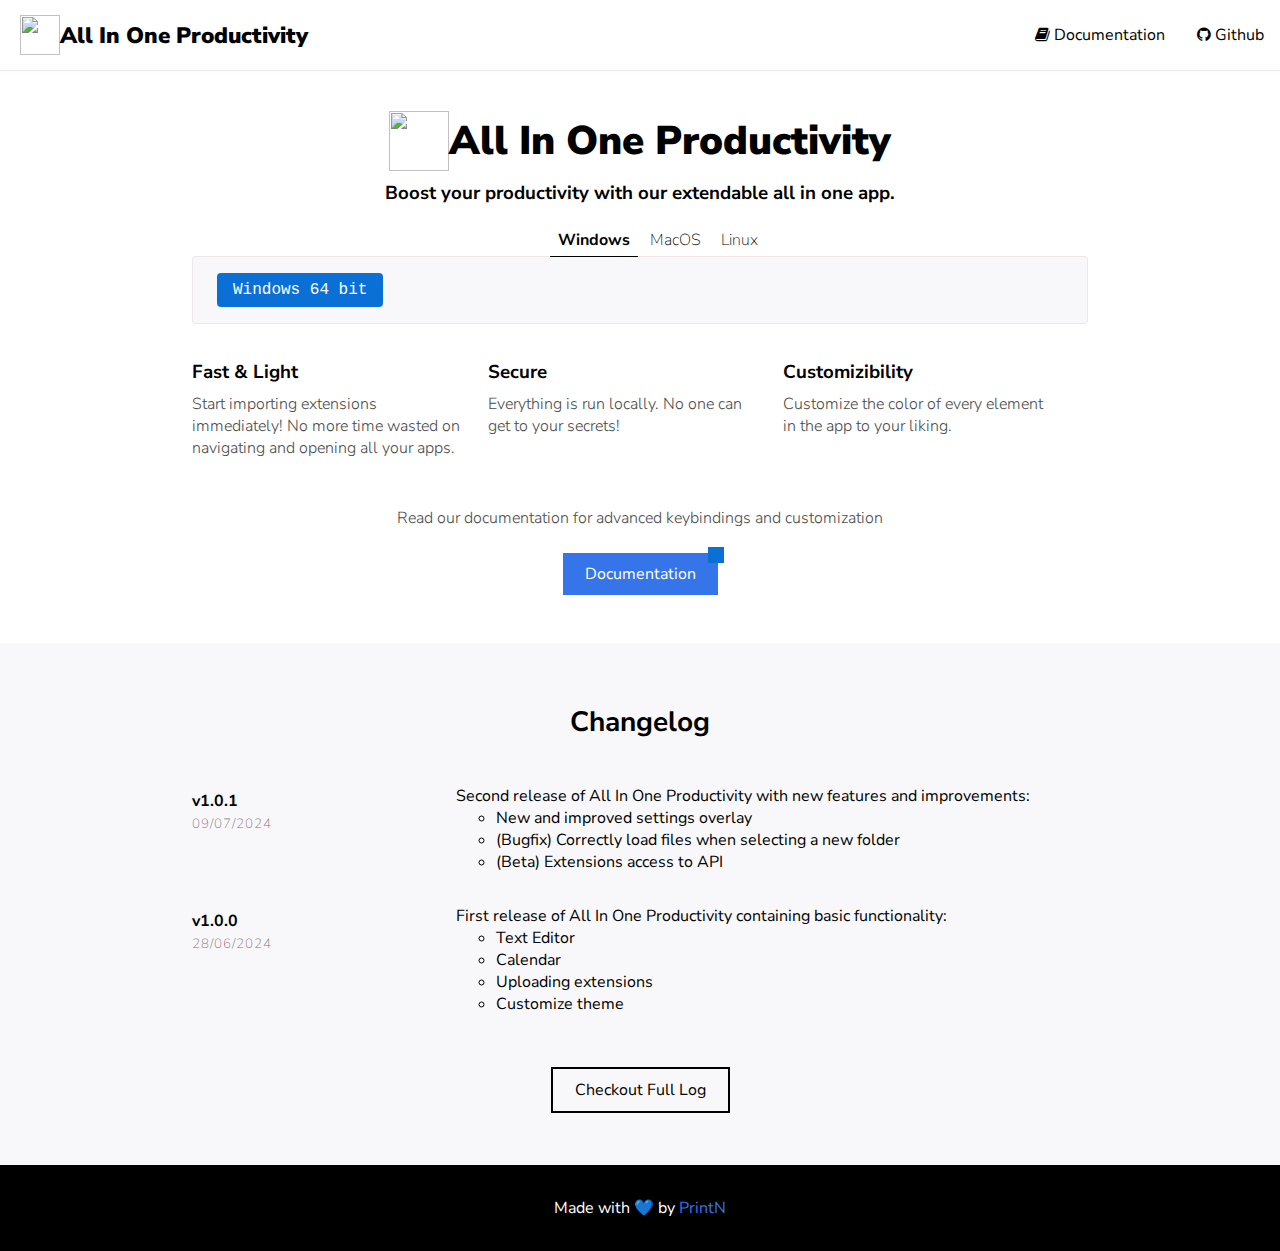
==== index.html @ b7f63907 "Add files via upload" ====
<!doctype html>
<html>
  <head>
      <meta charset="utf-8">
      <meta name="description" content="">
      <meta name="viewport" content="width=device-width, initial-scale=1">
      <title>All In One Productivity</title>
      <link rel="stylesheet" href="https://cdnjs.cloudflare.com/ajax/libs/font-awesome/4.7.0/css/font-awesome.min.css">
      <link href="https://fonts.googleapis.com/css?family=Nunito+Sans:300,400,600,700,800,900" rel="stylesheet">
      <link rel="stylesheet" href="https://cdnjs.cloudflare.com/ajax/libs/highlight.js/9.12.0/styles/railscasts.min.css">
      <link rel="stylesheet" href="global.css">
      <link rel="stylesheet" href="landing.css">
      <link rel="author" href="humans.txt">
      <link rel="icon" href="./img/favicon.ico">
  </head>
  <body>
    <nav class="header">
      <a href="index.html">
        <div class="logo-container">
          <img src="./img/favicon.ico" width="40px" height="40px" class="logo-img">
          <h1 class="logo">All In One Productivity</h1>
        </div>
      </a>
      <ul class="menu">
        <div class="menu__item toggle"><span></span></div>
        <li class="menu__item"><a href="doc.html" class="link link--dark"><i class="fa fa-book"></i> Documentation</a></li>
        <li class="menu__item"><a href="https://github.com/PrintN/All-In-One-Productivity" target="_blank" class="link link--dark"><i class="fa fa-github"></i> Github</a></li>
      </ul>
    </nav>    

    <div class="wrapper">
      <div class="hero">
        <div class="logo-container">
          <img src="./img/favicon.ico" width="60px" height="60px">
          <h1 style="font-size: 40px;font-weight: 900;">All In One Productivity</h1>
        </div>
        <h3 style="margin-top: -15px;">Boost your productivity with our extendable all in one app.</h3>
      </div>
      <div class="installation">
        <div class="tab__container">
          <ul class="tab__menu">
            <li class="tab active" data-tab="Windows">Windows</li>
            <li class="tab" data-tab="MacOS">MacOS</li>
            <li class="tab" data-tab="Linux">Linux</li>
          </ul>
          <pre class="nohighlight code">
            <div class="tab__pane active Windows"><a href="https://github.com/PrintN/All-In-One-Productivity/releases/download/v1.0.1/All.In.One.Productivity_1.0.1_x64_en-US.msi" class="download-link" download> Windows 64 bit</a></div>
            <code class="tab__pane Linux">Coming Soon for Linux</code>
            <code class="tab__pane MacOS">Coming Soon for MacOS</code>
          </pre>
        </div>
      </div>
      <div class="feature">
        <div class="feature__item">
          <h3 class="section__title">Fast & Light</h3>
          <p>Start importing extensions immediately! No more time wasted on navigating and opening all your apps.</p>
        </div>
        <div class="feature__item">
          <h3 class="section__title">Secure</h3>
          <p>Everything is run locally. No one can get to your secrets! </p>
        </div>
        <div class="feature__item">
          <h3 class="section__title">Customizibility</h3>
          <p>Customize the color of every element in the app to your liking.</p>
        </div>
      </div>
    
      <div class="callout">
        <p>Read our documentation for advanced keybindings and customization</p>
        <a href="doc.html" class="button--primary">Documentation</a>
      </div>
    </div>
    <div class="changelog">
      <div class="wrapper">
        <h3 class="section__title" style="text-align: center;font-size: 28px;">Changelog</h3>

        <div class="changelog__item">
          <div class="changelog__meta">
            <h4 class="changelog__title">v1.0.1</h4>
            <small class="changelog__date">09/07/2024</small>
          </div>
          <div class="changelog__detail">
            <ul>
              Second release of All In One Productivity with new features and improvements:
                <ul>
                  <li>New and improved settings overlay</li>
                  <li>(Bugfix) Correctly load files when selecting a new folder</li>
                  <li>(Beta) Extensions access to API</li>
                </ul>
            </ul>            
          </div>
        </div>

        <div class="changelog__item">
          <div class="changelog__meta">
            <h4 class="changelog__title">v1.0.0</h4>
            <small class="changelog__date">28/06/2024</small>
          </div>
          <div class="changelog__detail">
            <ul>
              First release of All In One Productivity containing basic functionality:<br>
                <ul>
                  <li>Text Editor</li>
                  <li>Calendar</li>
                  <li>Uploading extensions</li>
                  <li>Customize theme</li>
                </ul>
            </ul>            
          </div>
        </div>
  
        <div class="changelog__callout">
          <a href="https://github.com/PrintN/All-In-One-Productivity/releases" target="_blank" class="button--secondary">Checkout Full Log</a>
        </div>
      </div>
    </div>
    <footer class="footer">Made with 💙 by <a href="https://github.com/PrintN" target="_blank" class="link link--light">PrintN</a></footer>
    <script src="https://cdnjs.cloudflare.com/ajax/libs/highlight.js/9.12.0/highlight.min.js"></script>
    <script>hljs.initHighlightingOnLoad();</script>
    <script src="main.js"></script>
  </body>
</html>
---- global.css ----
/* css variables*/
:root {
  --primary-color: #000000;
  --primary-color-light: #8E7474;
  --accent-color: #3675e9;
  --accent-color-light: #0a70d6;
  --accent-color-dark: #3c0ef8;
  --white-color: #FAFBFC;
  --light-gray-color: #C6CBD1;
  --medium-gray-color: #959DA5;
  --dark-gray-color: #444D56; 
  --bg-color: #F8F8FA;
  --code-bg-color: #F0E8E8;
}

/* normalized */
html, body {
  padding: 0;
  margin: 0;
  font-family: 'Nunito Sans', sans-serif;
  background-color: white;
}

p {
  font-weight: 300;
  color: #4A4A4A;
}

a, a:hover {
  text-decoration: none;
  color: var(--primary-color);
}

hr {
  padding: 1rem 0;
  border: 0;
  border-bottom: 1px solid var(--bg-color);
}

* {
  box-sizing: border-box;
}

/* global components */

/* typography */
.section__title {
  color: var(--primary-color);
}

/* tabs */
.tab__container {
  position: relative;
}

.tab__container > ul {
  position: absolute;
  list-style: none;
  margin: 0;
  left: 40%;
  top: -2rem;
  padding-left: 0;
}

.tab__container .code {
  white-space: normal;
  padding: 1rem 1.5rem;
}

.tab {
  display: inline-block;
  padding: 0.3rem 0.5rem;
  font-weight: 200;
  cursor: pointer;
}

.tab.active {
  border-bottom: 1px solid var(--primary-color);
  font-weight: 700;
  display: inline-block;
}

.tab__pane {
  display: none;
}

.tab__pane.active {
  display: block;
}
/* windows */
.download-link {
  display: inline-block;
  padding: 0.5em 1em;
  background-color: var(--accent-color-light);
  color: white;
  text-decoration: none;
  border-radius: 4px;
  transition: background-color 0.3s ease, transform 0.3s ease;
}

.download-link:hover {
  background-color: var(--accent-color-dark);
  color:white;
  transform: scale(1.05);
}

/* code */
.code {
  border-radius: 3px;
  font-family: Space Mono, SFMono-Regular, Menlo,Monaco, Consolas, Liberation Mono, Courier New, monospace;
  background: var(--bg-color);
  border: 1px solid var(--code-bg-color);
  color: var(--primary-color-light);
}

.code--block {
  white-space: pre-line;
  padding: 0 1.5rem;
}

.code--inline {
  padding: 3px 6px;
  font-size: 80%;
}

/* buttons */
.button--primary {
  padding: 10px 22px;
  background-color: var(--accent-color);
  color: white;
  position: relative;
  text-decoration: none;
  border: 0;
  transition: all .3s ease-out;
}

.button--primary:after {
  position: absolute;
  content: "";
  width: 1rem;
  height: 1rem;
  background-color: var(--accent-color-light);
  right: -0.4rem;
  top: -0.4rem;
  transition: all 0.3s ease-out;
}

.button--primary:hover {
  text-shadow: 0px 1px 1px var(--accent-color-dark);
  color: white;
  transform: translate3D(0, -3px, 0);
}

.button--primary:hover::after {
  transform: rotate(90deg);
}

.button--secondary {
  padding: 10px 22px;
  border: 2px solid var(--primary-color);
  transition: all 0.5s ease-out;
}

.button--secondary:hover {
  border-color: var(--accent-color);
  color: var(--accent-color);
}

/* links */
.link {
  text-decoration: none;
  transition: all 0.3s ease-out;
}

.link:hover {
  color: var(--accent-color);
}

.link--dark {
  color: var(--primary-color);
}

.link--light {
  color: var(--accent-color);
}

/* menu */
nav {
  display: grid;
  grid-template-columns: 70px auto;
}

.menu {
  margin: 0;
  text-align: right;
  overflow: hidden;
  list-style: none;
}

.toggle {
  display: none;
  position: relative;
}

.toggle span,
.toggle span:before,
.toggle span:after {
  content: '';
  position: absolute;
  height: 2px;
  width: 18px;
  border-radius: 2px;
  background: var(--primary-color);
  display: block;
  cursor: pointer;
  transition: all 0.3s ease-in-out;
  right: 0;
}

.toggle span:before {
  top: -6px;
}

.toggle span:after {
  bottom: -6px;
}

.toggle.open span{
  background-color: transparent;
}

.toggle.open span:before,
.toggle.open span:after {
  top: 0;
}

.toggle.open span:before {
  transform: rotate(45deg);
}

.toggle.open span:after {
  transform: rotate(-45deg);
}

.menu__item {
  padding: 1rem;
  display: inline-block;
}

.menu__item.toggle {
  display: none;
}

/* table */
table {
  border-collapse: collapse;
  width: 100%;
  transition: color .3s ease-out;
  margin-bottom: 2rem;
}

table td, table th {
  border: 1px solid var(--code-bg-color);
  padding: 0.8rem;
  font-weight: 300;
}

table th {
  text-align: left;
  background-color: white;
  border-color: white;
  border-bottom-color: var(--code-bg-color);
}

table td:first-child {
  background-color: var(--bg-color);
  font-weight: 600;
}

@media screen and (max-width: 600px) {
  nav {
    grid-template-columns: 70px auto;
  }

  .menu__item{
    display: none;
  }

  .menu__item.toggle {
    display: inline-block;
  }

  .menu {
    text-align: right;
    padding: 0.5rem 1rem;
  }

  .toggle {
    display: block;
  }

  .menu.responsive .menu__item:not(:first-child) {
    display: block;
    padding: 0 0 0.5rem 0;
  }
}

/* layout */
.wrapper {
  margin: 0 auto;
  width: 70%;
}

.footer {
  text-align: center;
  background-color: var(--primary-color);
  padding: 2rem;
  color: white;
}

@keyframes fadeUp {
  0% {
    opacity: 0;
    transform: translate3d(0,30px,0);
  }
  100% {
    transform: translate3d(0,0,0);
  }
}
---- landing.css ----
/* nav specialized to landing page */
.header {
  display: flex;
  align-items: center;
  justify-content: space-between;
  border-bottom: 1px solid var(--code-bg-color);
}

.logo-container {
  display: flex;
  align-items: center;
  justify-content: center;
}

.logo-img {
  margin-left: 20px; /* Adjust the space between the image and the heading as needed */
}

.logo {
  font-weight: 900;
  color: var(--primary-color);
  font-size: 1.4em;
}

.menu {
  display: flex;
  align-items: center;
  list-style: none;
  margin: 0;
  padding: 0;
}

.menu__item {
  padding: 1.5rem 1rem;
}

.menu__item.toggle {
  padding: 1.5rem 1rem;
}

/* hero section */
.hero {
  text-align: center;
  padding: 1rem 0 1rem 0;
}

.hero__title {
  font-weight: 900;
  color: var(--primary-color);
}

.hero__description {
  margin: -1rem auto 2rem auto;
}

.hero__terminal {
  width: 60%;
  margin: 2rem auto 3rem auto;
  text-align: left;
  color: white;
  padding: 0 1rem;
  border-radius: 4px;
  background-color: #232323;
  min-height: 285px;
  animation: fadeUp 2s;
  box-shadow: 0px 12px 36.8px 9.2px rgba(0, 0, 0, 0.1);
}

.hero__terminal pre {
  white-space: pre-line;
  padding-top: 1rem;
}

/* feature section */
.feature {
  display: flex;
  flex-wrap: wrap;
}

.feature__item {
  max-width: calc(33% - 20px);
  margin: 0 20px 0 0;
}

.feature__item .section__title {
  margin-bottom: 0;
}

.feature__item p {
  margin-top: 0.5rem;
}

/* callout section */
.callout {
  text-align: center;
  padding: 1rem 0 3rem 0;
}

.callout .button--primary {
  display: inline-block;
  margin-top: 0.5rem;
}

/* changelog section */
.changelog {
  background-color: var(--bg-color);
  padding: 2rem 0;
}

.changelog__item {
  display: flex;
}

.changelog__meta {
  flex-basis: 25%;
}

.changelog__meta small {
  color: var(--primary-color-light);
  font-weight: 200;
  letter-spacing: 1px;
}

.changelog__title {
  margin-bottom: 0;
}

.changelog__callout {
  margin: 3rem auto 2rem auto;
  text-align: center;
}

@media (max-width: 750px) {
  .hero__terminal {
    width: 70%;
  }
  .tab__container > ul {
    right: auto;
    left: 0;
    padding-left: 0;
  }
  .tab__container .code {
    margin-top: 2rem;
  }
  .feature, .keybinding, .changelog__item {
    flex-direction: column;
  }
  .feature__item {
    max-width: 100%;
    margin: 0;
  }
  .keybinding {
    font-size: 0.8rem;
  }
}
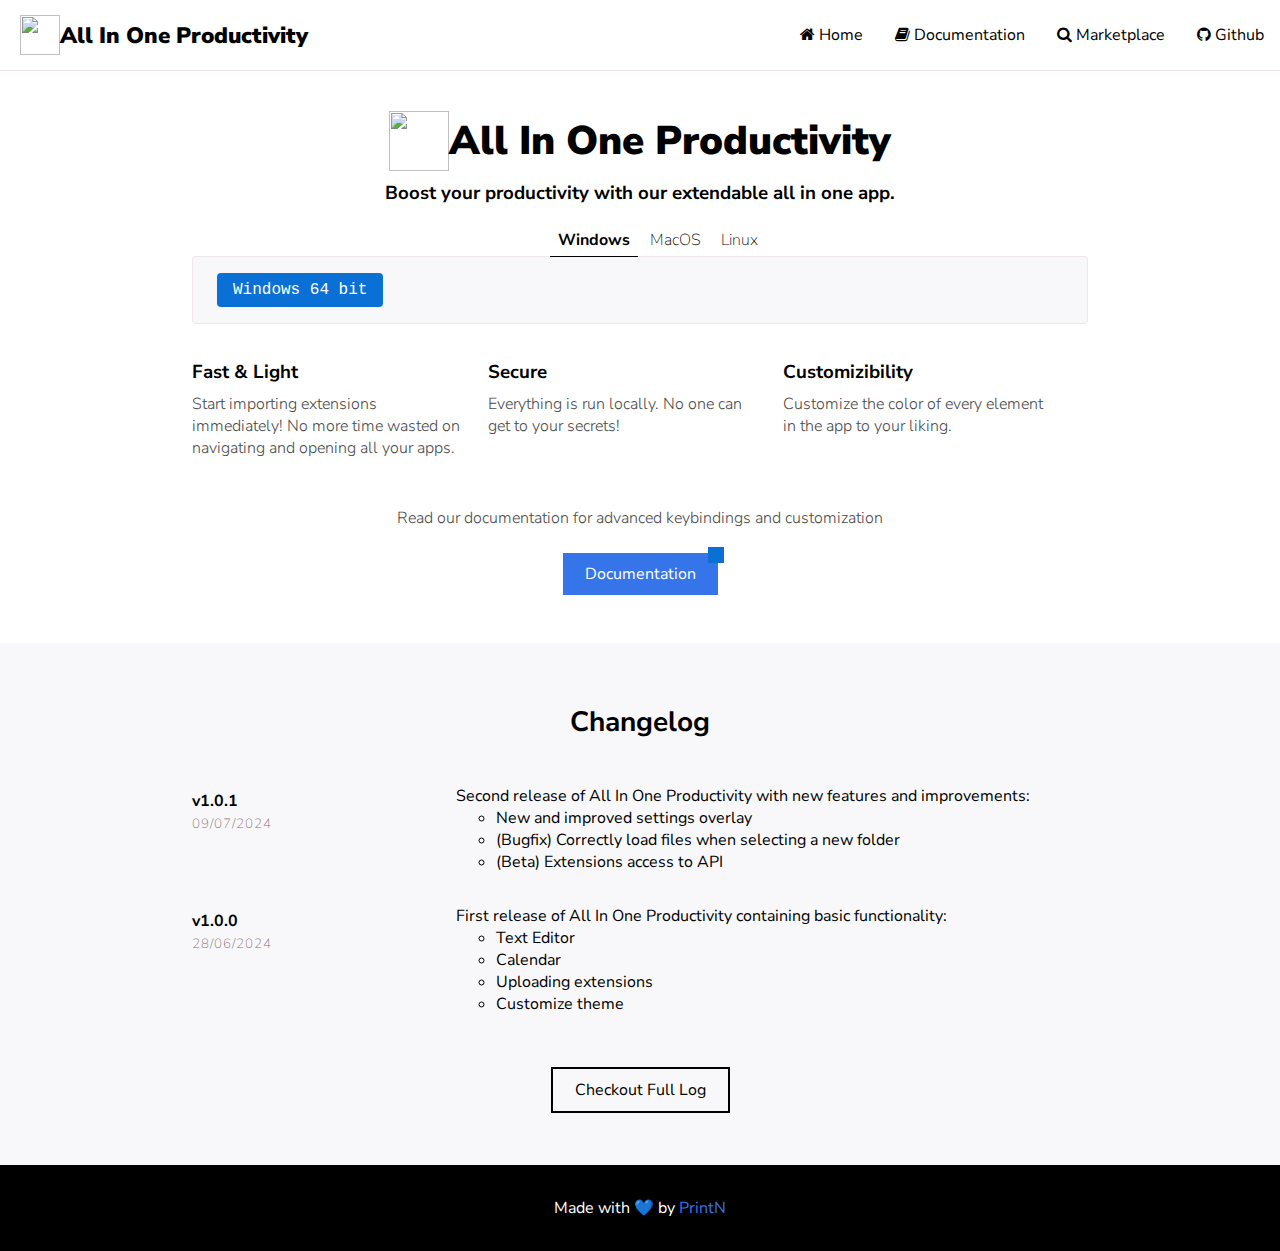
==== commit a9fbc7b3: "Extension marketplace + Updated header + Updated documentation" ====
--- a/index.html
+++ b/index.html
@@ -23,7 +23,9 @@
       </a>
       <ul class="menu">
         <div class="menu__item toggle"><span></span></div>
+        <li class="menu__item"><a href="index.html" class="link link--dark"><i class="fa fa-home"></i> Home</a></li>
         <li class="menu__item"><a href="doc.html" class="link link--dark"><i class="fa fa-book"></i> Documentation</a></li>
+        <li class="menu__item"><a href="extensions.html" class="link link--dark"><i class="fa fa-search"></i> Marketplace</a></li>
         <li class="menu__item"><a href="https://github.com/PrintN/All-In-One-Productivity" target="_blank" class="link link--dark"><i class="fa fa-github"></i> Github</a></li>
       </ul>
     </nav>    
